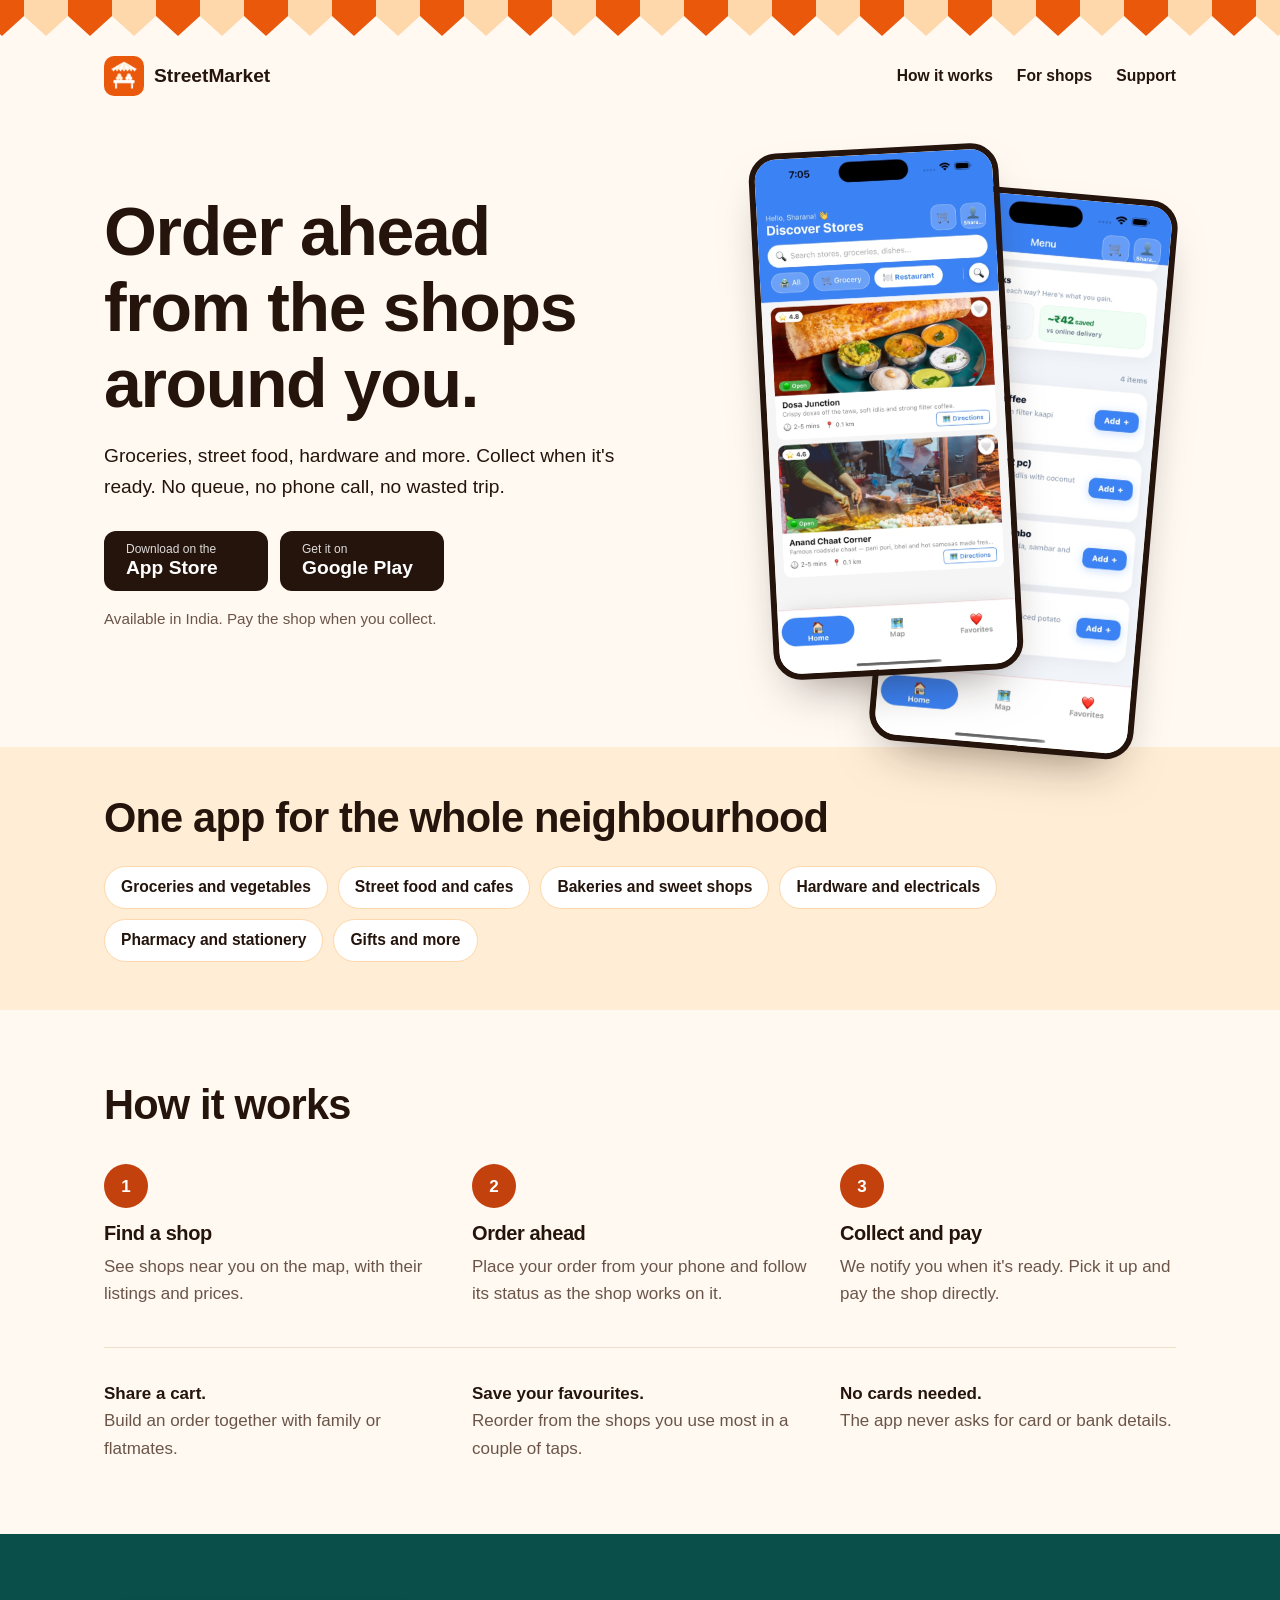
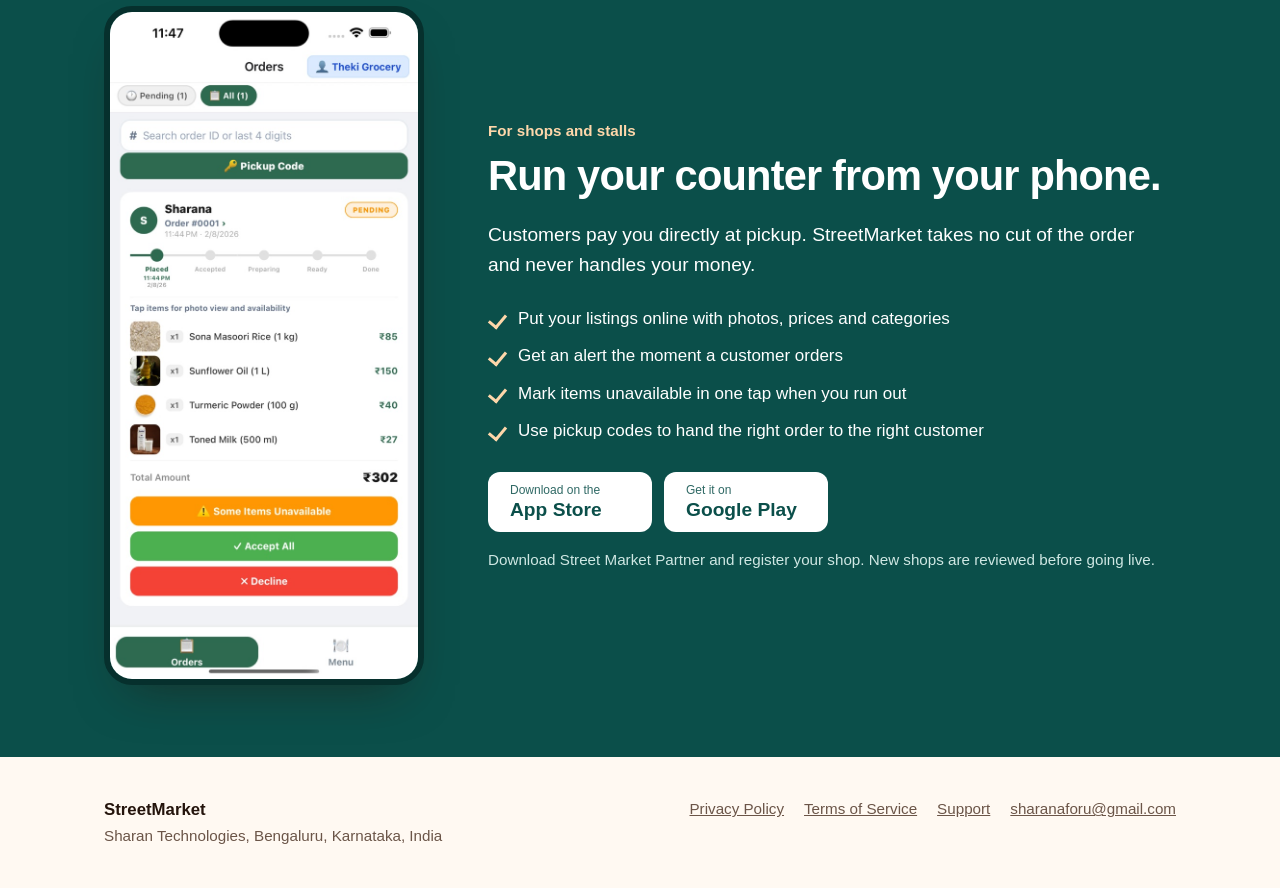
==== index.html @ bec866de "Add StreetMarket landing page Co-Authored-By: Claude Opus 5.5 <noreply@anthropic.com>" ====
<!doctype html>
<html lang="en-IN">
<head>
  <meta charset="utf-8">
  <meta name="viewport" content="width=device-width, initial-scale=1">
  <title>StreetMarket: order ahead from the shops around you</title>
  <meta name="description" content="Order ahead from local shops in India: groceries, street food, hardware and more. Collect when it's ready and pay the shop directly.">
  <link rel="canonical" href="https://streetmarketapp.com/">
  <meta name="theme-color" content="#EA580C">
  <meta name="apple-itunes-app" content="app-id=6808500091">
  <link rel="icon" type="image/png" href="assets/icon.png">
  <link rel="apple-touch-icon" href="assets/apple-touch-icon.png">
  <meta property="og:type" content="website">
  <meta property="og:site_name" content="StreetMarket">
  <meta property="og:title" content="StreetMarket: order ahead from the shops around you">
  <meta property="og:description" content="Groceries, street food, hardware and more. Order from your phone, collect when it's ready.">
  <meta property="og:url" content="https://streetmarketapp.com/">
  <meta property="og:image" content="https://streetmarketapp.com/assets/og-image.png">
  <meta name="twitter:card" content="summary_large_image">
  <link rel="stylesheet" href="styles.css">
</head>
<body>
  <a class="skip" href="#main">Skip to content</a>
  <div class="awning" aria-hidden="true"></div>

  <header class="site-header wrap">
    <a class="brand" href="./">
      <img src="assets/icon.png" width="40" height="40" alt="">
      <span>StreetMarket</span>
    </a>
    <nav aria-label="Main">
      <a href="#how">How it works</a>
      <a href="#shops">For shops</a>
      <a href="https://sharana44.github.io/streetmarket-legal/support.html">Support</a>
    </nav>
  </header>

  <main id="main">
    <section class="hero wrap">
      <div class="hero-copy">
        <h1>Order ahead from the shops around you.</h1>
        <p class="lead">Groceries, street food, hardware and more. Collect when it's ready. No queue, no phone call, no wasted trip.</p>
        <div class="stores">
          <a class="store" href="https://apps.apple.com/in/app/street-market/id6808500091">
            <small>Download on the</small><strong>App Store</strong>
          </a>
          <a class="store" href="https://play.google.com/store/apps/details?id=com.sharana.userapp">
            <small>Get it on</small><strong>Google Play</strong>
          </a>
        </div>
        <p class="note">Available in India. Pay the shop when you collect.</p>
      </div>
      <div class="phones">
        <img class="phone phone-back" src="assets/menu.jpg" width="640" height="1387" loading="lazy" alt="A shop's menu in the StreetMarket app, with prices and Add buttons.">
        <img class="phone phone-front" src="assets/discover.jpg" width="640" height="1387" alt="The StreetMarket home screen listing nearby shops with ratings, distance and open status.">
      </div>
    </section>

    <section class="categories" aria-labelledby="categories-title">
      <div class="wrap">
        <h2 id="categories-title">One app for the whole neighbourhood</h2>
        <ul class="chips">
          <li>Groceries and vegetables</li>
          <li>Street food and cafes</li>
          <li>Bakeries and sweet shops</li>
          <li>Hardware and electricals</li>
          <li>Pharmacy and stationery</li>
          <li>Gifts and more</li>
        </ul>
      </div>
    </section>

    <section id="how" class="how wrap" aria-labelledby="how-title">
      <h2 id="how-title">How it works</h2>
      <ol class="steps">
        <li>
          <h3>Find a shop</h3>
          <p>See shops near you on the map, with their listings and prices.</p>
        </li>
        <li>
          <h3>Order ahead</h3>
          <p>Place your order from your phone and follow its status as the shop works on it.</p>
        </li>
        <li>
          <h3>Collect and pay</h3>
          <p>We notify you when it's ready. Pick it up and pay the shop directly.</p>
        </li>
      </ol>
      <ul class="extras">
        <li><strong>Share a cart.</strong> Build an order together with family or flatmates.</li>
        <li><strong>Save your favourites.</strong> Reorder from the shops you use most in a couple of taps.</li>
        <li><strong>No cards needed.</strong> The app never asks for card or bank details.</li>
      </ul>
    </section>

    <section id="shops" class="shops" aria-labelledby="shops-title">
      <div class="wrap shops-grid">
        <img class="phone" src="assets/partner-orders.jpg" width="640" height="1387" loading="lazy" alt="An incoming order in the Street Market Partner app, with Accept and Decline buttons.">
        <div>
          <p class="eyebrow">For shops and stalls</p>
          <h2 id="shops-title">Run your counter from your phone.</h2>
          <p class="lead">Customers pay you directly at pickup. StreetMarket takes no cut of the order and never handles your money.</p>
          <ul class="ticks">
            <li>Put your listings online with photos, prices and categories</li>
            <li>Get an alert the moment a customer orders</li>
            <li>Mark items unavailable in one tap when you run out</li>
            <li>Use pickup codes to hand the right order to the right customer</li>
          </ul>
          <div class="stores">
            <a class="store store-light" href="https://apps.apple.com/in/app/street-market-partner/id6808983825">
              <small>Download on the</small><strong>App Store</strong>
            </a>
            <a class="store store-light" href="https://play.google.com/store/apps/details?id=com.sharana.partnerapp">
              <small>Get it on</small><strong>Google Play</strong>
            </a>
          </div>
          <p class="note">Download Street Market Partner and register your shop. New shops are reviewed before going live.</p>
        </div>
      </div>
    </section>
  </main>

  <footer class="site-footer">
    <div class="wrap footer-grid">
      <div>
        <p class="footer-brand">StreetMarket</p>
        <p>Sharan Technologies, Bengaluru, Karnataka, India</p>
      </div>
      <nav aria-label="Footer">
        <a href="https://sharana44.github.io/streetmarket-legal/">Privacy Policy</a>
        <a href="https://sharana44.github.io/streetmarket-legal/terms.html">Terms of Service</a>
        <a href="https://sharana44.github.io/streetmarket-legal/support.html">Support</a>
        <a href="mailto:sharanaforu@gmail.com">sharanaforu@gmail.com</a>
      </nav>
    </div>
  </footer>
</body>
</html>
---- styles.css ----
:root {
  color-scheme: light;
  --paper: #fff9f2;
  --ink: #24140c;
  --muted: #6b5548;
  --orange: #ea580c;
  --orange-dark: #c2410c;
  --peach: #fed7aa;
  --peach-soft: #ffedd5;
  --teal: #0f766e;
  --teal-dark: #0b4f4a;
  --line: #f1dfcd;
}

* { box-sizing: border-box; }

html { scroll-behavior: smooth; }

body {
  margin: 0;
  background: var(--paper);
  color: var(--ink);
  font-family: ui-rounded, "SF Pro Rounded", -apple-system, BlinkMacSystemFont, "Segoe UI", Roboto, "Noto Sans", sans-serif;
  font-size: 1.0625rem;
  line-height: 1.6;
}

img { display: block; max-width: 100%; height: auto; }

a { color: inherit; }

.wrap {
  width: min(1120px, 100%);
  margin-inline: auto;
  padding-inline: 24px;
}

.skip {
  position: absolute;
  left: -999px;
  top: 8px;
  z-index: 2;
  padding: 8px 14px;
  background: var(--ink);
  color: #fff;
  border-radius: 8px;
}
.skip:focus { left: 8px; }

:focus-visible { outline: 3px solid var(--teal); outline-offset: 3px; border-radius: 4px; }

/* The stall awning from the app icon, as the page's top edge. */
.awning {
  height: 36px;
  background: url("data:image/svg+xml,%3Csvg xmlns='http://www.w3.org/2000/svg' width='88' height='36'%3E%3Cpath d='M0 0h44v16L22 36 0 16z' fill='%23ea580c'/%3E%3Cpath d='M44 0h44v16L66 36 44 16z' fill='%23fed7aa'/%3E%3C/svg%3E") repeat-x center top;
}

.site-header {
  display: flex;
  align-items: center;
  justify-content: space-between;
  gap: 16px;
  padding-block: 20px;
}

.brand {
  display: inline-flex;
  align-items: center;
  gap: 10px;
  font-weight: 800;
  font-size: 1.2rem;
  text-decoration: none;
}
.brand img { border-radius: 10px; }

.site-header nav { display: flex; gap: 24px; font-weight: 600; font-size: 0.975rem; }
.site-header nav a { text-decoration: none; }
.site-header nav a:hover { color: var(--orange-dark); text-decoration: underline; }

h1, h2, h3 { line-height: 1.12; margin: 0; letter-spacing: -0.02em; }
h1 { font-size: clamp(2.5rem, 5.6vw, 4.25rem); font-weight: 800; }
h2 { font-size: clamp(1.8rem, 3.6vw, 2.6rem); font-weight: 800; }
h3 { font-size: 1.25rem; font-weight: 700; }

.lead { font-size: 1.2rem; margin: 20px 0 0; max-width: 34em; }
.note { color: var(--muted); font-size: 0.95rem; margin: 16px 0 0; }

.hero {
  display: grid;
  grid-template-columns: 1.1fr 1fr;
  align-items: center;
  gap: 40px;
  padding-block: 32px 72px;
}

.stores { display: flex; flex-wrap: wrap; gap: 12px; margin-top: 28px; }

.store {
  display: inline-flex;
  flex-direction: column;
  justify-content: center;
  min-width: 164px;
  min-height: 60px;
  padding: 8px 22px;
  background: var(--ink);
  color: #fff;
  border-radius: 12px;
  text-decoration: none;
  line-height: 1.2;
  transition: background 0.15s ease;
}
.store small { font-size: 0.75rem; opacity: 0.85; }
.store strong { font-size: 1.2rem; font-weight: 700; }
.store:hover { background: var(--orange-dark); }

.store-light { background: #fff; color: var(--teal-dark); }
.store-light:hover { background: var(--peach-soft); }

.phone {
  border-radius: 28px;
  border: 6px solid var(--ink);
  background: var(--ink);
  box-shadow: 0 24px 50px -24px rgba(36, 20, 12, 0.55);
}

.phones {
  position: relative;
  display: flex;
  justify-content: center;
  padding-right: 18%;
}
.phone-front { position: relative; width: 62%; transform: rotate(-3deg); }
.phone-back {
  position: absolute;
  top: 8%;
  right: 4%;
  width: 54%;
  transform: rotate(5deg);
}

.categories { background: var(--peach-soft); padding-block: 48px; }

.chips {
  list-style: none;
  display: flex;
  flex-wrap: wrap;
  gap: 10px;
  margin: 24px 0 0;
  padding: 0;
}
.chips li {
  background: #fff;
  border: 1px solid var(--peach);
  border-radius: 999px;
  padding: 8px 16px;
  font-weight: 600;
  font-size: 0.975rem;
}

.how { padding-block: 72px; }

.steps {
  list-style: none;
  counter-reset: step;
  display: grid;
  grid-template-columns: repeat(3, 1fr);
  gap: 32px;
  margin: 36px 0 0;
  padding: 0;
}
.steps li { counter-increment: step; }
.steps li::before {
  content: counter(step);
  display: grid;
  place-items: center;
  width: 44px;
  height: 44px;
  margin-bottom: 14px;
  background: var(--orange-dark);
  color: #fff;
  border-radius: 50%;
  font-weight: 800;
}
.steps p { margin: 8px 0 0; color: var(--muted); }

.extras {
  list-style: none;
  display: grid;
  grid-template-columns: repeat(3, 1fr);
  gap: 32px;
  margin: 40px 0 0;
  padding: 32px 0 0;
  border-top: 1px solid var(--line);
  color: var(--muted);
}
.extras strong { display: block; color: var(--ink); }

.shops { background: var(--teal-dark); color: #fff; padding-block: 72px; }

.shops-grid {
  display: grid;
  grid-template-columns: minmax(0, 320px) 1fr;
  gap: 64px;
  align-items: center;
}
.shops .phone { border-color: #06302d; background: #06302d; }
.shops .note { color: #cfe7e3; }

.eyebrow {
  margin: 0 0 10px;
  font-weight: 700;
  font-size: 0.95rem;
  color: var(--peach);
}

.ticks { list-style: none; margin: 24px 0 0; padding: 0; }
.ticks li { position: relative; padding-left: 30px; margin-top: 10px; }
.ticks li::before {
  content: "";
  position: absolute;
  left: 4px;
  top: 0.35em;
  width: 8px;
  height: 14px;
  border: solid var(--peach);
  border-width: 0 3px 3px 0;
  transform: rotate(40deg);
}

.site-footer { padding-block: 40px; font-size: 0.95rem; color: var(--muted); }
.site-footer p { margin: 0; }
.footer-brand { color: var(--ink); font-weight: 800; font-size: 1.05rem; }
.footer-grid {
  display: flex;
  flex-wrap: wrap;
  justify-content: space-between;
  gap: 20px 40px;
}
.site-footer nav { display: flex; flex-wrap: wrap; gap: 8px 20px; align-items: flex-start; }
.site-footer nav a:hover { color: var(--orange-dark); }

@media (max-width: 860px) {
  .hero { grid-template-columns: 1fr; padding-block: 12px 56px; }
  .phones { max-width: 420px; margin-inline: auto; width: 100%; }
  .steps, .extras { grid-template-columns: 1fr; gap: 24px; }
  .shops-grid { grid-template-columns: 1fr; gap: 40px; }
  .shops-grid > .phone { order: 2; width: min(280px, 80%); margin-inline: auto; }
  .how, .shops { padding-block: 56px; }
}

@media (max-width: 560px) {
  .wrap { padding-inline: 16px; }
  .site-header nav a:not([href^="#shops"]) { display: none; }
  .store { flex: 1 1 140px; min-width: 0; }
  .lead { font-size: 1.1rem; }
}

@media (prefers-reduced-motion: reduce) {
  html { scroll-behavior: auto; }
  .store { transition: none; }
}
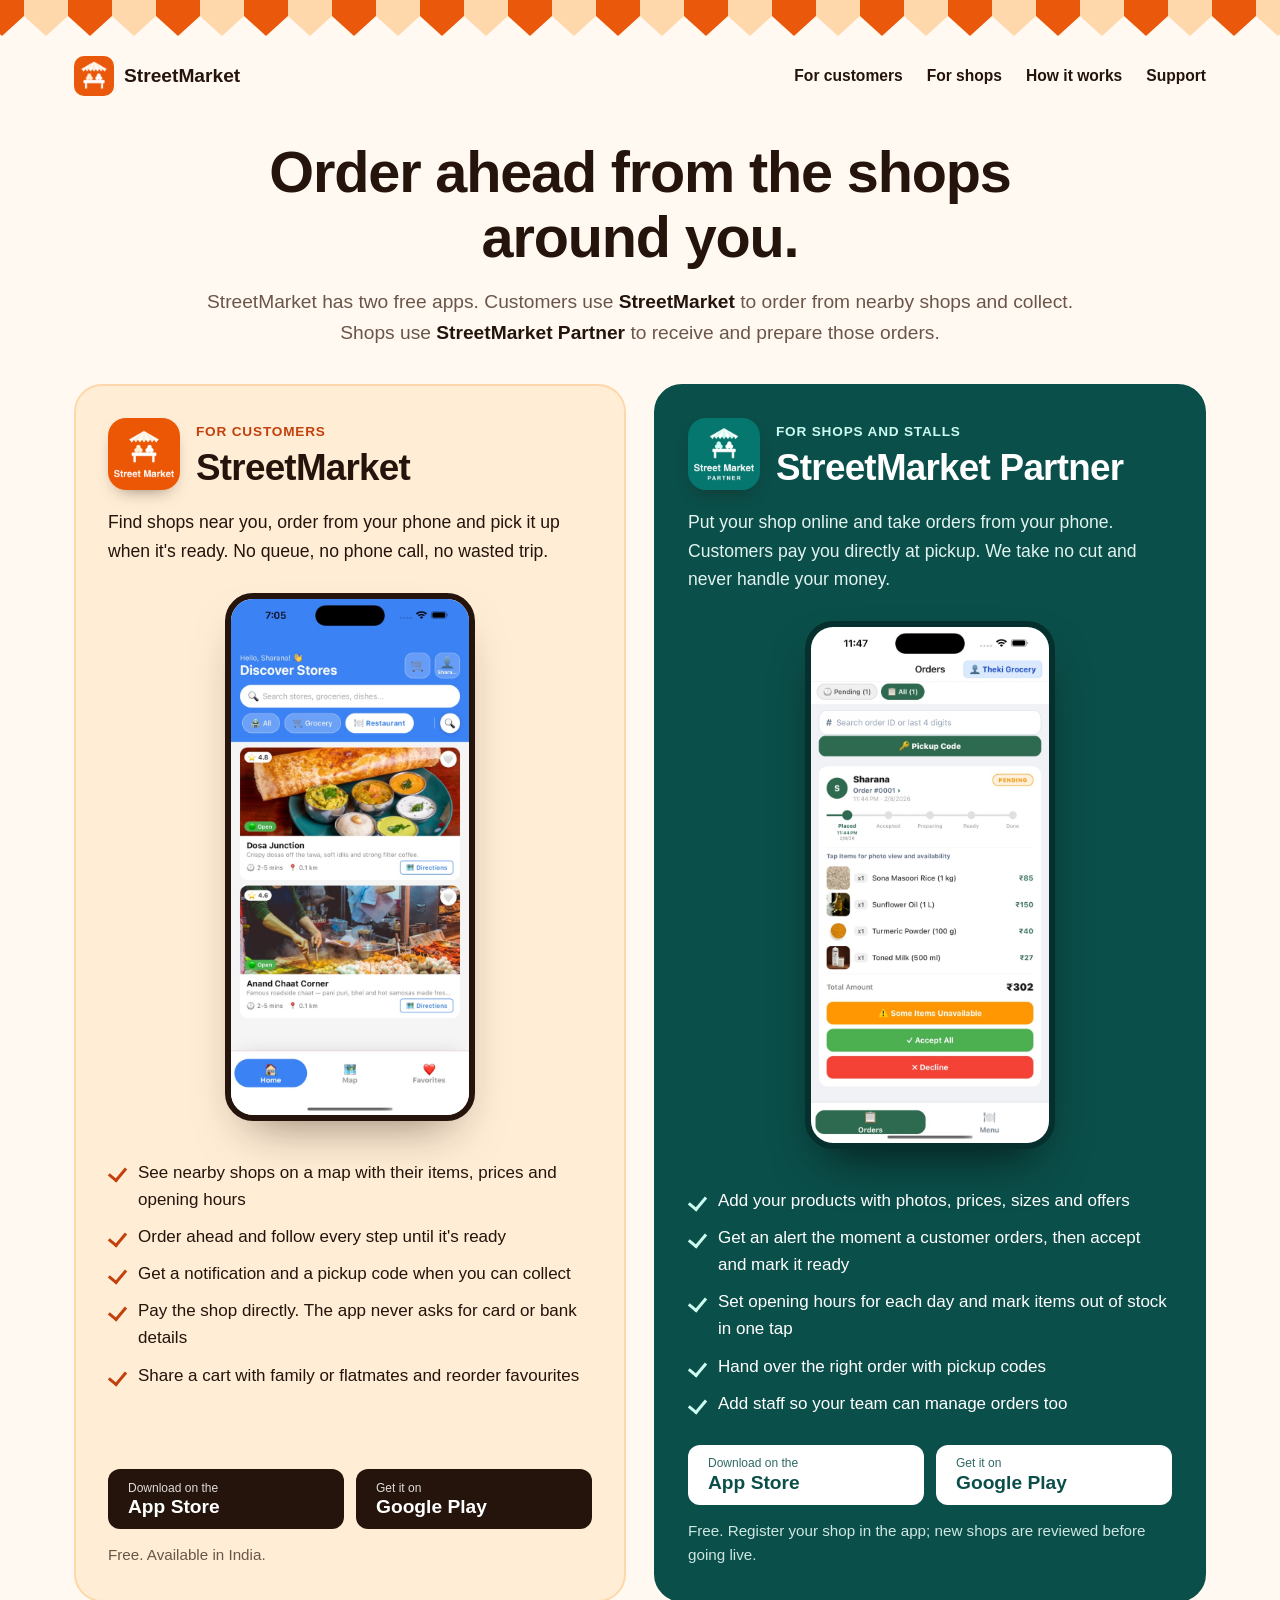
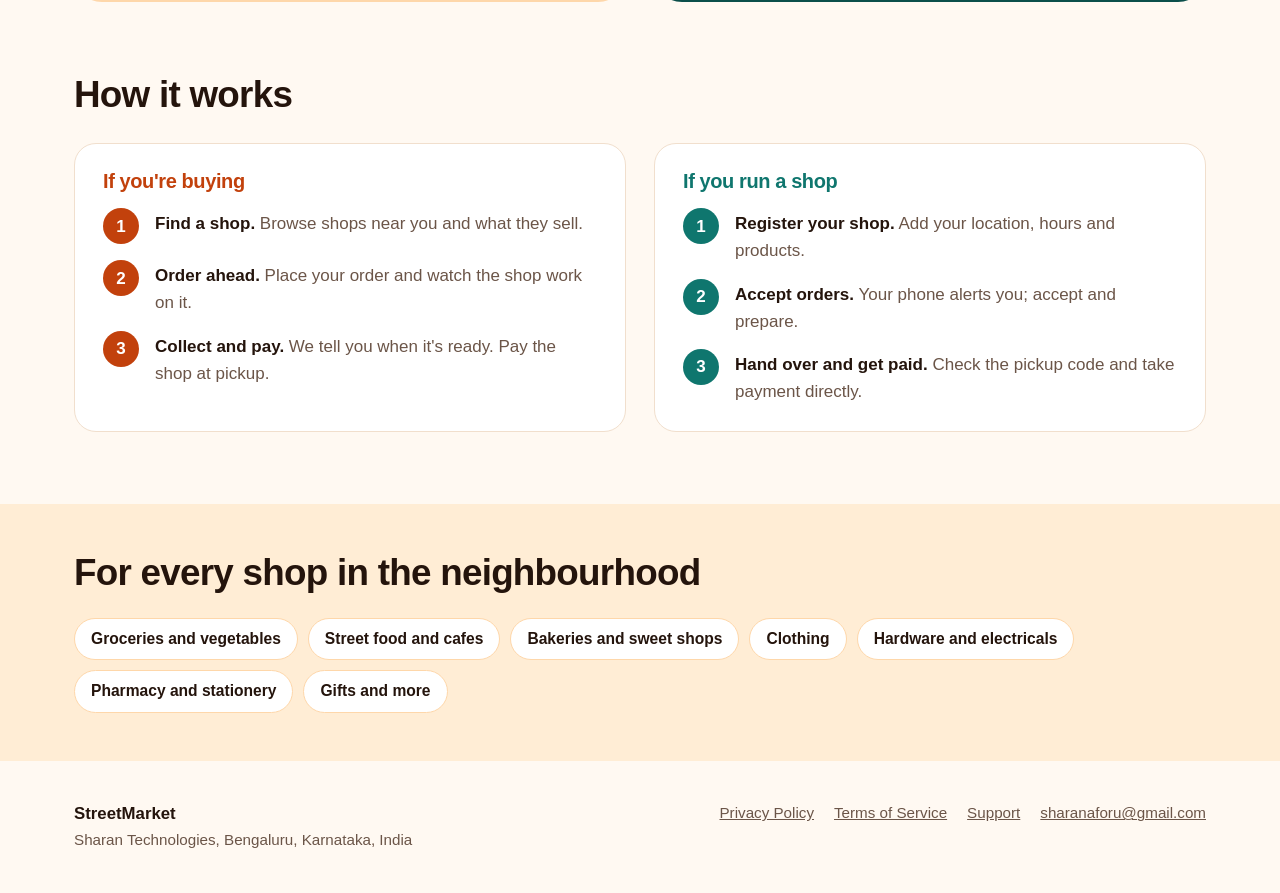
==== commit 68c9c788: "Show both apps side by side: StreetMarket for customers, StreetMarket Partner for shops Co-Authored-" ====
--- a/index.html
+++ b/index.html
@@ -4,7 +4,7 @@
   <meta charset="utf-8">
   <meta name="viewport" content="width=device-width, initial-scale=1">
   <title>StreetMarket: order ahead from the shops around you</title>
-  <meta name="description" content="Order ahead from local shops in India: groceries, street food, hardware and more. Collect when it's ready and pay the shop directly.">
+  <meta name="description" content="Two apps for local shopping in India. StreetMarket lets customers order ahead from nearby shops and collect. StreetMarket Partner lets shops take those orders from their phone.">
   <link rel="canonical" href="https://streetmarketapp.com/">
   <meta name="theme-color" content="#EA580C">
   <meta name="apple-itunes-app" content="app-id=6808500091">
@@ -13,7 +13,7 @@
   <meta property="og:type" content="website">
   <meta property="og:site_name" content="StreetMarket">
   <meta property="og:title" content="StreetMarket: order ahead from the shops around you">
-  <meta property="og:description" content="Groceries, street food, hardware and more. Order from your phone, collect when it's ready.">
+  <meta property="og:description" content="StreetMarket for customers, StreetMarket Partner for shops. Order from your phone, collect when it's ready.">
   <meta property="og:url" content="https://streetmarketapp.com/">
   <meta property="og:image" content="https://streetmarketapp.com/assets/og-image.png">
   <meta name="twitter:card" content="summary_large_image">
@@ -29,93 +29,117 @@
       <span>StreetMarket</span>
     </a>
     <nav aria-label="Main">
+      <a href="#customers">For customers</a>
+      <a href="#shops">For shops</a>
       <a href="#how">How it works</a>
-      <a href="#shops">For shops</a>
       <a href="https://sharana44.github.io/streetmarket-legal/support.html">Support</a>
     </nav>
   </header>
 
   <main id="main">
-    <section class="hero wrap">
-      <div class="hero-copy">
-        <h1>Order ahead from the shops around you.</h1>
-        <p class="lead">Groceries, street food, hardware and more. Collect when it's ready. No queue, no phone call, no wasted trip.</p>
-        <div class="stores">
-          <a class="store" href="https://apps.apple.com/in/app/street-market/id6808500091">
-            <small>Download on the</small><strong>App Store</strong>
-          </a>
-          <a class="store" href="https://play.google.com/store/apps/details?id=com.sharana.userapp">
-            <small>Get it on</small><strong>Google Play</strong>
-          </a>
+    <section class="intro wrap">
+      <h1>Order ahead from the shops around you.</h1>
+      <p class="lead">StreetMarket has two free apps. Customers use <strong>StreetMarket</strong> to order from nearby shops and collect. Shops use <strong>StreetMarket Partner</strong> to receive and prepare those orders.</p>
+    </section>
+
+    <section class="apps wrap" aria-label="The two StreetMarket apps">
+      <!-- Customer app: left -->
+      <article id="customers" class="app app-customer" aria-labelledby="customer-title">
+        <div class="app-head">
+          <img class="app-icon" src="assets/app-icon.png" width="72" height="72" alt="StreetMarket app icon">
+          <div>
+            <p class="app-for">For customers</p>
+            <h2 id="customer-title">StreetMarket</h2>
+          </div>
         </div>
-        <p class="note">Available in India. Pay the shop when you collect.</p>
-      </div>
-      <div class="phones">
-        <img class="phone phone-back" src="assets/menu.jpg" width="640" height="1387" loading="lazy" alt="A shop's menu in the StreetMarket app, with prices and Add buttons.">
-        <img class="phone phone-front" src="assets/discover.jpg" width="640" height="1387" alt="The StreetMarket home screen listing nearby shops with ratings, distance and open status.">
+        <p class="app-summary">Find shops near you, order from your phone and pick it up when it's ready. No queue, no phone call, no wasted trip.</p>
+        <img class="phone" src="assets/discover.jpg" width="640" height="1387" alt="The StreetMarket home screen listing nearby shops with ratings, distance and open status.">
+        <ul class="ticks">
+          <li>See nearby shops on a map with their items, prices and opening hours</li>
+          <li>Order ahead and follow every step until it's ready</li>
+          <li>Get a notification and a pickup code when you can collect</li>
+          <li>Pay the shop directly. The app never asks for card or bank details</li>
+          <li>Share a cart with family or flatmates and reorder favourites</li>
+        </ul>
+        <div class="app-foot">
+          <div class="stores">
+            <a class="store" href="https://apps.apple.com/in/app/street-market/id6808500091" aria-label="Download StreetMarket on the App Store">
+              <small>Download on the</small><strong>App Store</strong>
+            </a>
+            <a class="store" href="https://play.google.com/store/apps/details?id=com.sharana.userapp" aria-label="Get StreetMarket on Google Play">
+              <small>Get it on</small><strong>Google Play</strong>
+            </a>
+          </div>
+          <p class="note">Free. Available in India.</p>
+        </div>
+      </article>
+
+      <!-- Partner app: right -->
+      <article id="shops" class="app app-partner" aria-labelledby="partner-title">
+        <div class="app-head">
+          <img class="app-icon" src="assets/partner-icon.png" width="72" height="72" alt="StreetMarket Partner app icon">
+          <div>
+            <p class="app-for">For shops and stalls</p>
+            <h2 id="partner-title">StreetMarket Partner</h2>
+          </div>
+        </div>
+        <p class="app-summary">Put your shop online and take orders from your phone. Customers pay you directly at pickup. We take no cut and never handle your money.</p>
+        <img class="phone" src="assets/partner-orders.jpg" width="640" height="1387" loading="lazy" alt="An incoming order in the StreetMarket Partner app, with Accept and Decline buttons.">
+        <ul class="ticks">
+          <li>Add your products with photos, prices, sizes and offers</li>
+          <li>Get an alert the moment a customer orders, then accept and mark it ready</li>
+          <li>Set opening hours for each day and mark items out of stock in one tap</li>
+          <li>Hand over the right order with pickup codes</li>
+          <li>Add staff so your team can manage orders too</li>
+        </ul>
+        <div class="app-foot">
+          <div class="stores">
+            <a class="store" href="https://apps.apple.com/in/app/street-market-partner/id6808983825" aria-label="Download StreetMarket Partner on the App Store">
+              <small>Download on the</small><strong>App Store</strong>
+            </a>
+            <a class="store" href="https://play.google.com/store/apps/details?id=com.sharana.partnerapp" aria-label="Get StreetMarket Partner on Google Play">
+              <small>Get it on</small><strong>Google Play</strong>
+            </a>
+          </div>
+          <p class="note">Free. Register your shop in the app; new shops are reviewed before going live.</p>
+        </div>
+      </article>
+    </section>
+
+    <section id="how" class="how wrap" aria-labelledby="how-title">
+      <h2 id="how-title">How it works</h2>
+      <div class="how-grid">
+        <div class="how-col how-customer">
+          <h3>If you're buying</h3>
+          <ol class="steps">
+            <li><strong>Find a shop.</strong> Browse shops near you and what they sell.</li>
+            <li><strong>Order ahead.</strong> Place your order and watch the shop work on it.</li>
+            <li><strong>Collect and pay.</strong> We tell you when it's ready. Pay the shop at pickup.</li>
+          </ol>
+        </div>
+        <div class="how-col how-partner">
+          <h3>If you run a shop</h3>
+          <ol class="steps">
+            <li><strong>Register your shop.</strong> Add your location, hours and products.</li>
+            <li><strong>Accept orders.</strong> Your phone alerts you; accept and prepare.</li>
+            <li><strong>Hand over and get paid.</strong> Check the pickup code and take payment directly.</li>
+          </ol>
+        </div>
       </div>
     </section>
 
     <section class="categories" aria-labelledby="categories-title">
       <div class="wrap">
-        <h2 id="categories-title">One app for the whole neighbourhood</h2>
+        <h2 id="categories-title">For every shop in the neighbourhood</h2>
         <ul class="chips">
           <li>Groceries and vegetables</li>
           <li>Street food and cafes</li>
           <li>Bakeries and sweet shops</li>
+          <li>Clothing</li>
           <li>Hardware and electricals</li>
           <li>Pharmacy and stationery</li>
           <li>Gifts and more</li>
         </ul>
-      </div>
-    </section>
-
-    <section id="how" class="how wrap" aria-labelledby="how-title">
-      <h2 id="how-title">How it works</h2>
-      <ol class="steps">
-        <li>
-          <h3>Find a shop</h3>
-          <p>See shops near you on the map, with their listings and prices.</p>
-        </li>
-        <li>
-          <h3>Order ahead</h3>
-          <p>Place your order from your phone and follow its status as the shop works on it.</p>
-        </li>
-        <li>
-          <h3>Collect and pay</h3>
-          <p>We notify you when it's ready. Pick it up and pay the shop directly.</p>
-        </li>
-      </ol>
-      <ul class="extras">
-        <li><strong>Share a cart.</strong> Build an order together with family or flatmates.</li>
-        <li><strong>Save your favourites.</strong> Reorder from the shops you use most in a couple of taps.</li>
-        <li><strong>No cards needed.</strong> The app never asks for card or bank details.</li>
-      </ul>
-    </section>
-
-    <section id="shops" class="shops" aria-labelledby="shops-title">
-      <div class="wrap shops-grid">
-        <img class="phone" src="assets/partner-orders.jpg" width="640" height="1387" loading="lazy" alt="An incoming order in the Street Market Partner app, with Accept and Decline buttons.">
-        <div>
-          <p class="eyebrow">For shops and stalls</p>
-          <h2 id="shops-title">Run your counter from your phone.</h2>
-          <p class="lead">Customers pay you directly at pickup. StreetMarket takes no cut of the order and never handles your money.</p>
-          <ul class="ticks">
-            <li>Put your listings online with photos, prices and categories</li>
-            <li>Get an alert the moment a customer orders</li>
-            <li>Mark items unavailable in one tap when you run out</li>
-            <li>Use pickup codes to hand the right order to the right customer</li>
-          </ul>
-          <div class="stores">
-            <a class="store store-light" href="https://apps.apple.com/in/app/street-market-partner/id6808983825">
-              <small>Download on the</small><strong>App Store</strong>
-            </a>
-            <a class="store store-light" href="https://play.google.com/store/apps/details?id=com.sharana.partnerapp">
-              <small>Get it on</small><strong>Google Play</strong>
-            </a>
-          </div>
-          <p class="note">Download Street Market Partner and register your shop. New shops are reviewed before going live.</p>
-        </div>
       </div>
     </section>
   </main>
--- a/styles.css
+++ b/styles.css
@@ -9,6 +9,8 @@
   --peach-soft: #ffedd5;
   --teal: #0f766e;
   --teal-dark: #0b4f4a;
+  --teal-soft: #e6f4f1;
+  --mint: #ccfbf1;
   --line: #f1dfcd;
 }
 
@@ -30,7 +32,7 @@
 a { color: inherit; }
 
 .wrap {
-  width: min(1120px, 100%);
+  width: min(1180px, 100%);
   margin-inline: auto;
   padding-inline: 24px;
 }
@@ -73,145 +75,67 @@
 }
 .brand img { border-radius: 10px; }
 
-.site-header nav { display: flex; gap: 24px; font-weight: 600; font-size: 0.975rem; }
+.site-header nav { display: flex; flex-wrap: wrap; gap: 6px 24px; font-weight: 600; font-size: 0.975rem; }
 .site-header nav a { text-decoration: none; }
 .site-header nav a:hover { color: var(--orange-dark); text-decoration: underline; }
 
 h1, h2, h3 { line-height: 1.12; margin: 0; letter-spacing: -0.02em; }
-h1 { font-size: clamp(2.5rem, 5.6vw, 4.25rem); font-weight: 800; }
-h2 { font-size: clamp(1.8rem, 3.6vw, 2.6rem); font-weight: 800; }
+h1 { font-size: clamp(2.2rem, 4.6vw, 3.6rem); font-weight: 800; }
+h2 { font-size: clamp(1.7rem, 3vw, 2.3rem); font-weight: 800; }
 h3 { font-size: 1.25rem; font-weight: 700; }
 
-.lead { font-size: 1.2rem; margin: 20px 0 0; max-width: 34em; }
-.note { color: var(--muted); font-size: 0.95rem; margin: 16px 0 0; }
-
-.hero {
+.lead { font-size: 1.2rem; margin: 18px 0 0; max-width: 46em; }
+.note { color: var(--muted); font-size: 0.95rem; margin: 14px 0 0; }
+
+/* ---------- Intro ---------- */
+.intro { padding-block: 24px 36px; text-align: center; }
+.intro h1 { max-width: 16em; margin-inline: auto; }
+.intro .lead { margin-inline: auto; color: var(--muted); }
+.intro .lead strong { color: var(--ink); }
+
+/* ---------- The two apps, side by side ---------- */
+.apps {
   display: grid;
-  grid-template-columns: 1.1fr 1fr;
-  align-items: center;
-  gap: 40px;
-  padding-block: 32px 72px;
-}
-
-.stores { display: flex; flex-wrap: wrap; gap: 12px; margin-top: 28px; }
-
-.store {
-  display: inline-flex;
+  grid-template-columns: 1fr 1fr;
+  gap: 28px;
+  align-items: stretch;
+  padding-bottom: 72px;
+}
+
+.app {
+  display: flex;
   flex-direction: column;
-  justify-content: center;
-  min-width: 164px;
-  min-height: 60px;
-  padding: 8px 22px;
-  background: var(--ink);
-  color: #fff;
-  border-radius: 12px;
-  text-decoration: none;
-  line-height: 1.2;
-  transition: background 0.15s ease;
-}
-.store small { font-size: 0.75rem; opacity: 0.85; }
-.store strong { font-size: 1.2rem; font-weight: 700; }
-.store:hover { background: var(--orange-dark); }
-
-.store-light { background: #fff; color: var(--teal-dark); }
-.store-light:hover { background: var(--peach-soft); }
+  border-radius: 28px;
+  padding: 32px;
+  scroll-margin-top: 16px;
+}
+.app-customer { background: var(--peach-soft); border: 2px solid var(--peach); }
+.app-partner { background: var(--teal-dark); color: #fff; border: 2px solid var(--teal-dark); }
+
+.app-head { display: flex; align-items: center; gap: 16px; }
+.app-icon { border-radius: 18px; box-shadow: 0 8px 18px -10px rgba(36, 20, 12, 0.6); flex: none; }
+.app-for {
+  margin: 0 0 4px;
+  font-weight: 800;
+  font-size: 0.85rem;
+  letter-spacing: 0.06em;
+  text-transform: uppercase;
+}
+.app-customer .app-for { color: var(--orange-dark); }
+.app-partner .app-for { color: var(--mint); }
+
+.app-summary { font-size: 1.1rem; margin: 18px 0 0; }
+.app-partner .app-summary { color: #e2f3f0; }
 
 .phone {
+  width: min(250px, 70%);
+  margin: 28px auto 4px;
   border-radius: 28px;
   border: 6px solid var(--ink);
   background: var(--ink);
   box-shadow: 0 24px 50px -24px rgba(36, 20, 12, 0.55);
 }
-
-.phones {
-  position: relative;
-  display: flex;
-  justify-content: center;
-  padding-right: 18%;
-}
-.phone-front { position: relative; width: 62%; transform: rotate(-3deg); }
-.phone-back {
-  position: absolute;
-  top: 8%;
-  right: 4%;
-  width: 54%;
-  transform: rotate(5deg);
-}
-
-.categories { background: var(--peach-soft); padding-block: 48px; }
-
-.chips {
-  list-style: none;
-  display: flex;
-  flex-wrap: wrap;
-  gap: 10px;
-  margin: 24px 0 0;
-  padding: 0;
-}
-.chips li {
-  background: #fff;
-  border: 1px solid var(--peach);
-  border-radius: 999px;
-  padding: 8px 16px;
-  font-weight: 600;
-  font-size: 0.975rem;
-}
-
-.how { padding-block: 72px; }
-
-.steps {
-  list-style: none;
-  counter-reset: step;
-  display: grid;
-  grid-template-columns: repeat(3, 1fr);
-  gap: 32px;
-  margin: 36px 0 0;
-  padding: 0;
-}
-.steps li { counter-increment: step; }
-.steps li::before {
-  content: counter(step);
-  display: grid;
-  place-items: center;
-  width: 44px;
-  height: 44px;
-  margin-bottom: 14px;
-  background: var(--orange-dark);
-  color: #fff;
-  border-radius: 50%;
-  font-weight: 800;
-}
-.steps p { margin: 8px 0 0; color: var(--muted); }
-
-.extras {
-  list-style: none;
-  display: grid;
-  grid-template-columns: repeat(3, 1fr);
-  gap: 32px;
-  margin: 40px 0 0;
-  padding: 32px 0 0;
-  border-top: 1px solid var(--line);
-  color: var(--muted);
-}
-.extras strong { display: block; color: var(--ink); }
-
-.shops { background: var(--teal-dark); color: #fff; padding-block: 72px; }
-
-.shops-grid {
-  display: grid;
-  grid-template-columns: minmax(0, 320px) 1fr;
-  gap: 64px;
-  align-items: center;
-}
-.shops .phone { border-color: #06302d; background: #06302d; }
-.shops .note { color: #cfe7e3; }
-
-.eyebrow {
-  margin: 0 0 10px;
-  font-weight: 700;
-  font-size: 0.95rem;
-  color: var(--peach);
-}
+.app-partner .phone { border-color: #06302d; background: #06302d; box-shadow: 0 24px 50px -20px rgba(0, 0, 0, 0.7); }
 
 .ticks { list-style: none; margin: 24px 0 0; padding: 0; }
 .ticks li { position: relative; padding-left: 30px; margin-top: 10px; }
@@ -222,11 +146,92 @@
   top: 0.35em;
   width: 8px;
   height: 14px;
-  border: solid var(--peach);
+  border: solid var(--orange-dark);
   border-width: 0 3px 3px 0;
   transform: rotate(40deg);
 }
-
+.app-partner .ticks li::before { border-color: var(--mint); }
+
+/* Keep both panels' download buttons level at the bottom. */
+.app-foot { margin-top: auto; padding-top: 28px; }
+.app-partner .note { color: #cfe7e3; }
+
+.stores { display: flex; flex-wrap: wrap; gap: 12px; }
+
+.store {
+  display: inline-flex;
+  flex-direction: column;
+  justify-content: center;
+  flex: 1 1 150px;
+  min-height: 60px;
+  padding: 8px 20px;
+  border-radius: 12px;
+  text-decoration: none;
+  line-height: 1.2;
+  transition: background 0.15s ease;
+}
+.store small { font-size: 0.75rem; opacity: 0.85; }
+.store strong { font-size: 1.2rem; font-weight: 700; }
+
+.app-customer .store { background: var(--ink); color: #fff; }
+.app-customer .store:hover { background: var(--orange-dark); }
+.app-partner .store { background: #fff; color: var(--teal-dark); }
+.app-partner .store:hover { background: var(--mint); }
+
+/* ---------- How it works ---------- */
+.how { padding-block: 0 72px; }
+.how-grid { display: grid; grid-template-columns: 1fr 1fr; gap: 28px; margin-top: 28px; }
+.how-col { border-radius: 22px; padding: 26px 28px; background: #fff; border: 1px solid var(--line); }
+.how-customer h3 { color: var(--orange-dark); }
+.how-partner h3 { color: var(--teal); }
+
+.steps { list-style: none; counter-reset: step; margin: 18px 0 0; padding: 0; }
+.steps li {
+  counter-increment: step;
+  position: relative;
+  padding-left: 52px;
+  margin-top: 16px;
+  color: var(--muted);
+  min-height: 36px;
+}
+.steps li strong { color: var(--ink); }
+.steps li::before {
+  content: counter(step);
+  position: absolute;
+  left: 0;
+  top: -2px;
+  display: grid;
+  place-items: center;
+  width: 36px;
+  height: 36px;
+  color: #fff;
+  border-radius: 50%;
+  font-weight: 800;
+}
+.how-customer .steps li::before { background: var(--orange-dark); }
+.how-partner .steps li::before { background: var(--teal); }
+
+/* ---------- Categories ---------- */
+.categories { background: var(--peach-soft); padding-block: 48px; }
+
+.chips {
+  list-style: none;
+  display: flex;
+  flex-wrap: wrap;
+  gap: 10px;
+  margin: 24px 0 0;
+  padding: 0;
+}
+.chips li {
+  background: #fff;
+  border: 1px solid var(--peach);
+  border-radius: 999px;
+  padding: 8px 16px;
+  font-weight: 600;
+  font-size: 0.975rem;
+}
+
+/* ---------- Footer ---------- */
 .site-footer { padding-block: 40px; font-size: 0.95rem; color: var(--muted); }
 .site-footer p { margin: 0; }
 .footer-brand { color: var(--ink); font-weight: 800; font-size: 1.05rem; }
@@ -239,20 +244,20 @@
 .site-footer nav { display: flex; flex-wrap: wrap; gap: 8px 20px; align-items: flex-start; }
 .site-footer nav a:hover { color: var(--orange-dark); }
 
-@media (max-width: 860px) {
-  .hero { grid-template-columns: 1fr; padding-block: 12px 56px; }
-  .phones { max-width: 420px; margin-inline: auto; width: 100%; }
-  .steps, .extras { grid-template-columns: 1fr; gap: 24px; }
-  .shops-grid { grid-template-columns: 1fr; gap: 40px; }
-  .shops-grid > .phone { order: 2; width: min(280px, 80%); margin-inline: auto; }
-  .how, .shops { padding-block: 56px; }
+@media (max-width: 900px) {
+  .apps, .how-grid { grid-template-columns: 1fr; }
+  .app { padding: 26px 22px; }
 }
 
 @media (max-width: 560px) {
   .wrap { padding-inline: 16px; }
-  .site-header nav a:not([href^="#shops"]) { display: none; }
-  .store { flex: 1 1 140px; min-width: 0; }
-  .lead { font-size: 1.1rem; }
+  .site-header { flex-direction: column; align-items: flex-start; gap: 8px; }
+  .site-header nav { gap: 4px 18px; font-size: 0.925rem; }
+  .intro { text-align: left; padding-top: 8px; }
+  .lead { font-size: 1.08rem; }
+  .app-icon { width: 60px; height: 60px; }
+  .store { flex: 1 1 130px; padding: 8px 14px; }
+  .how-col { padding: 22px 18px; }
 }
 
 @media (prefers-reduced-motion: reduce) {
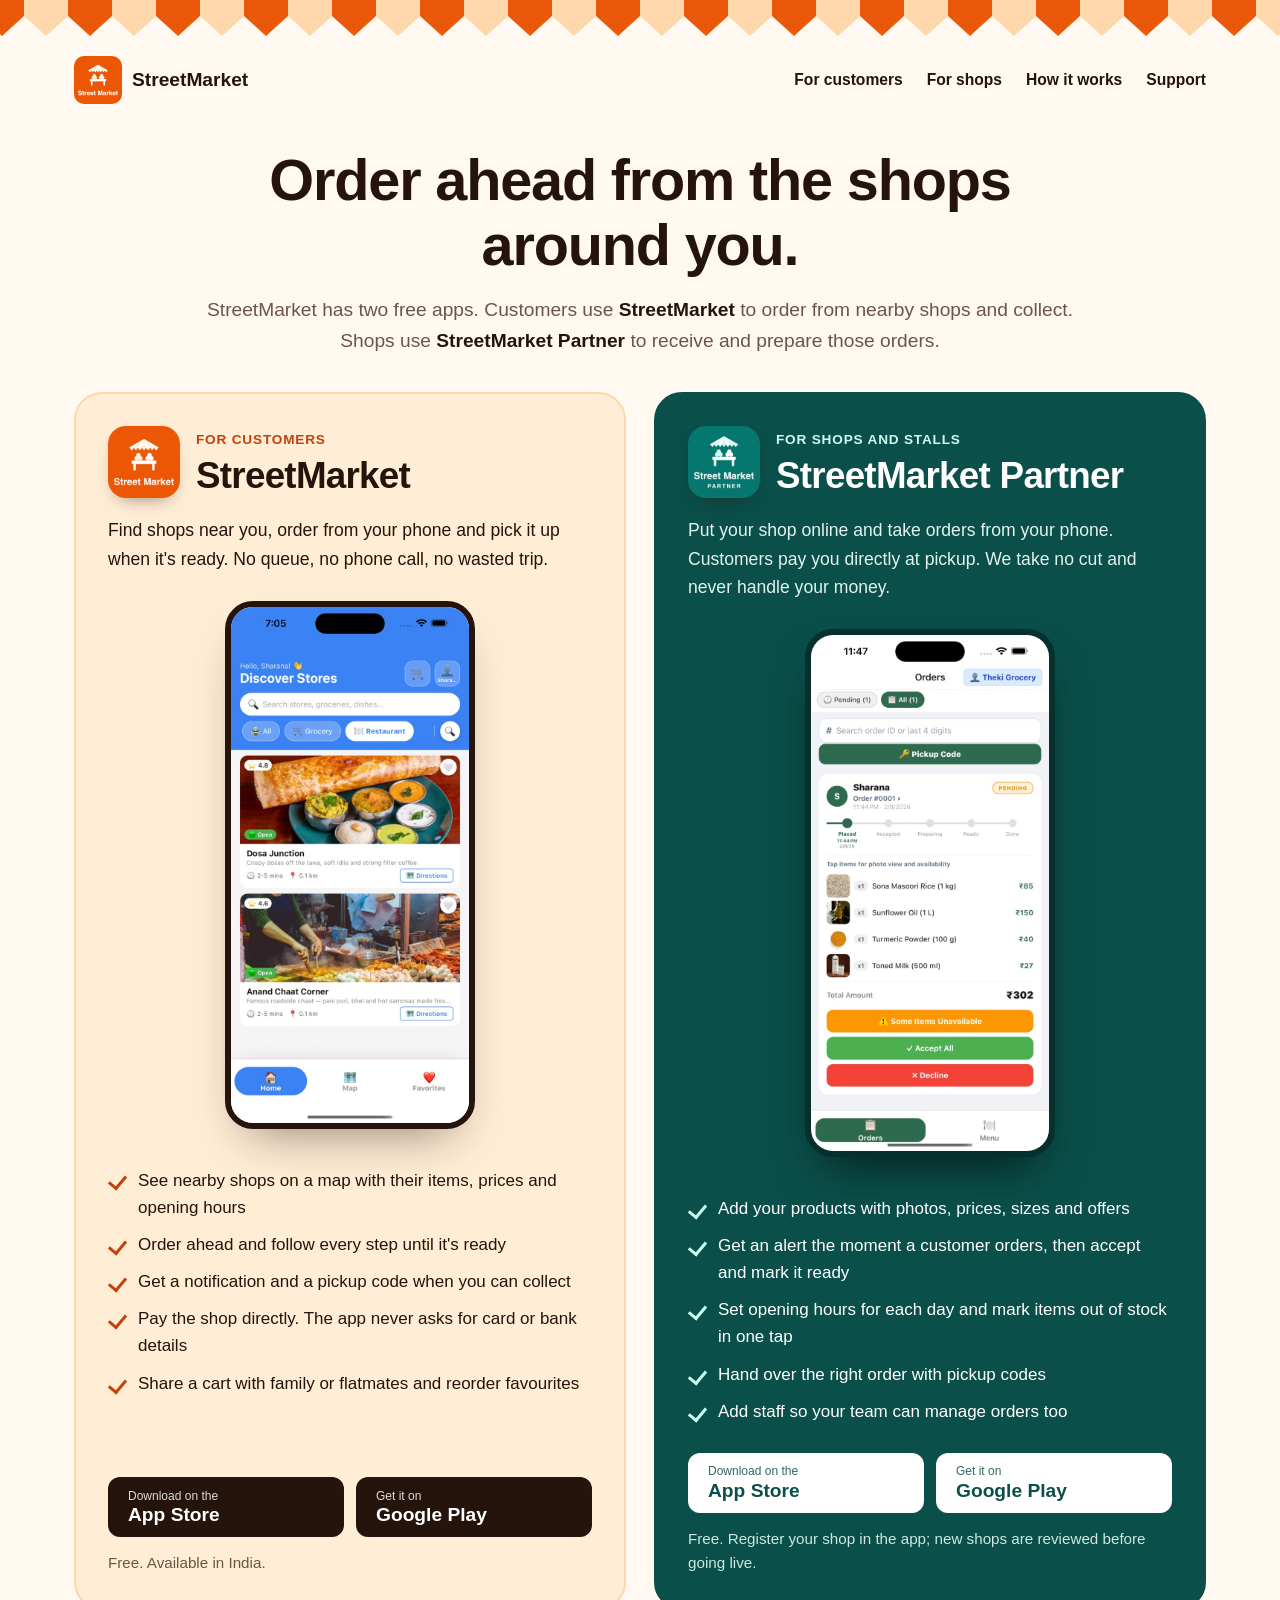
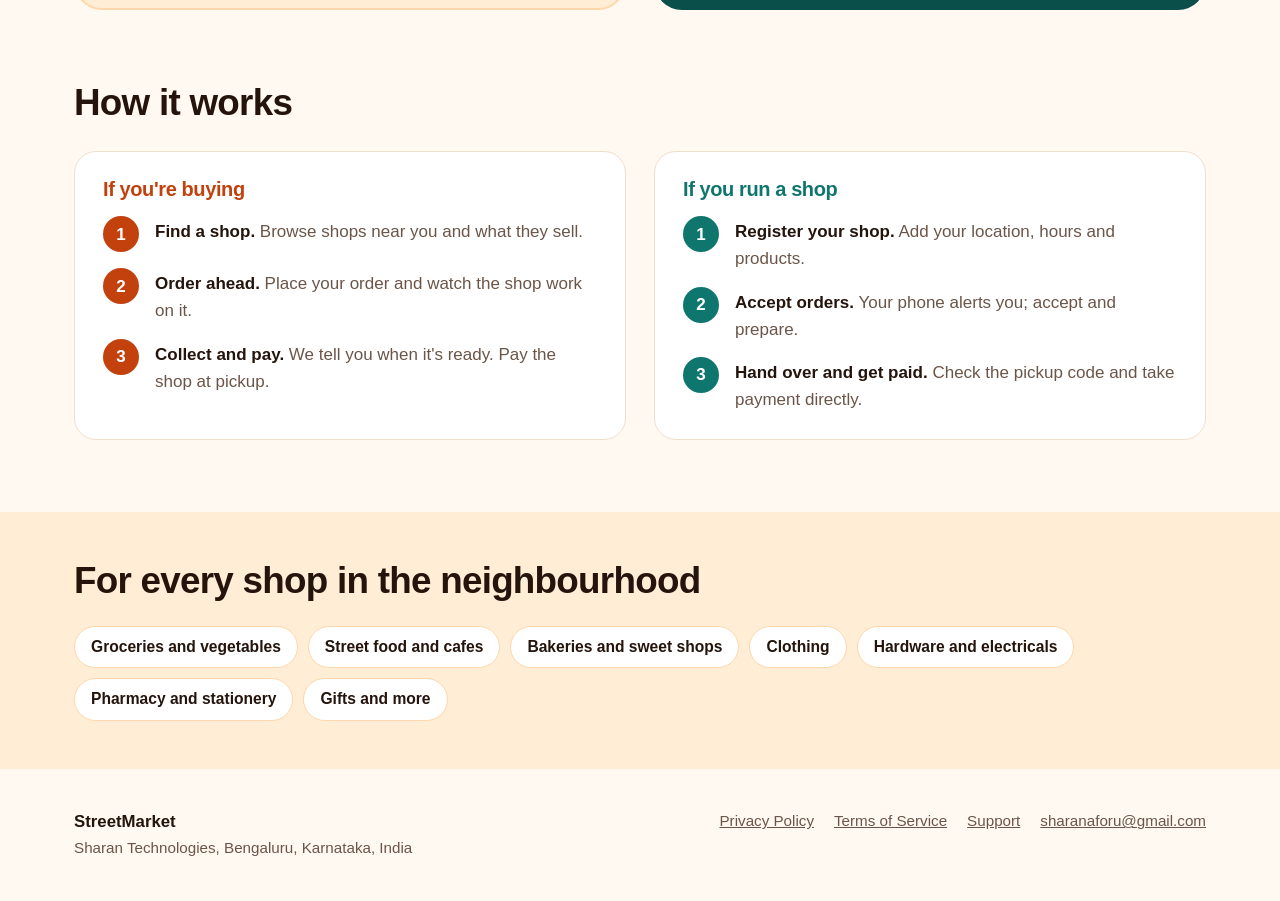
==== commit a1eab2c2: "Use the icon with the StreetMarket name everywhere Co-Authored-By: Claude Opus 5.5 <noreply@anthropi" ====
--- a/index.html
+++ b/index.html
@@ -8,8 +8,8 @@
   <link rel="canonical" href="https://streetmarketapp.com/">
   <meta name="theme-color" content="#EA580C">
   <meta name="apple-itunes-app" content="app-id=6808500091">
-  <link rel="icon" type="image/png" href="assets/icon.png">
-  <link rel="apple-touch-icon" href="assets/apple-touch-icon.png">
+  <link rel="icon" type="image/png" href="assets/icon.png?v=3">
+  <link rel="apple-touch-icon" href="assets/apple-touch-icon.png?v=3">
   <meta property="og:type" content="website">
   <meta property="og:site_name" content="StreetMarket">
   <meta property="og:title" content="StreetMarket: order ahead from the shops around you">
@@ -17,7 +17,7 @@
   <meta property="og:url" content="https://streetmarketapp.com/">
   <meta property="og:image" content="https://streetmarketapp.com/assets/og-image.png">
   <meta name="twitter:card" content="summary_large_image">
-  <link rel="stylesheet" href="styles.css">
+  <link rel="stylesheet" href="styles.css?v=3">
 </head>
 <body>
   <a class="skip" href="#main">Skip to content</a>
@@ -25,7 +25,7 @@
 
   <header class="site-header wrap">
     <a class="brand" href="./">
-      <img src="assets/icon.png" width="40" height="40" alt="">
+      <img src="assets/icon.png?v=3" width="48" height="48" alt="">
       <span>StreetMarket</span>
     </a>
     <nav aria-label="Main">
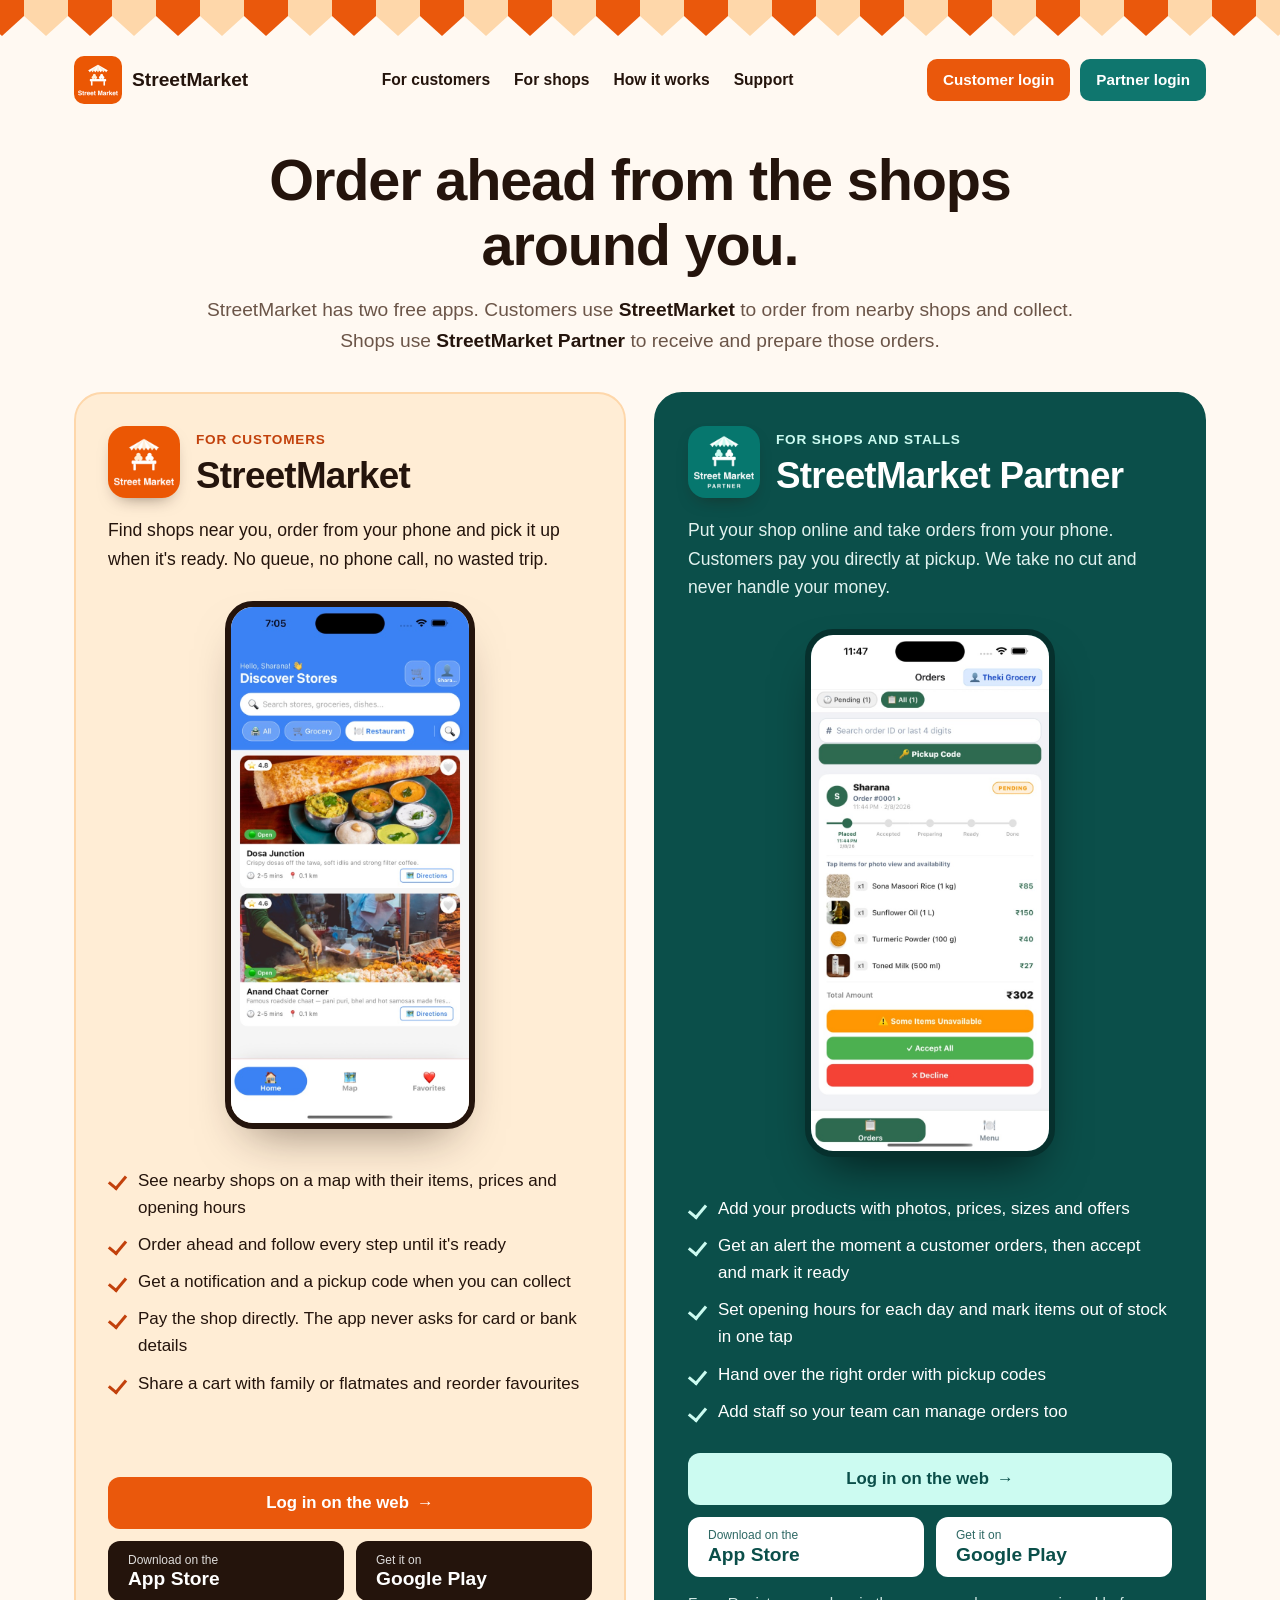
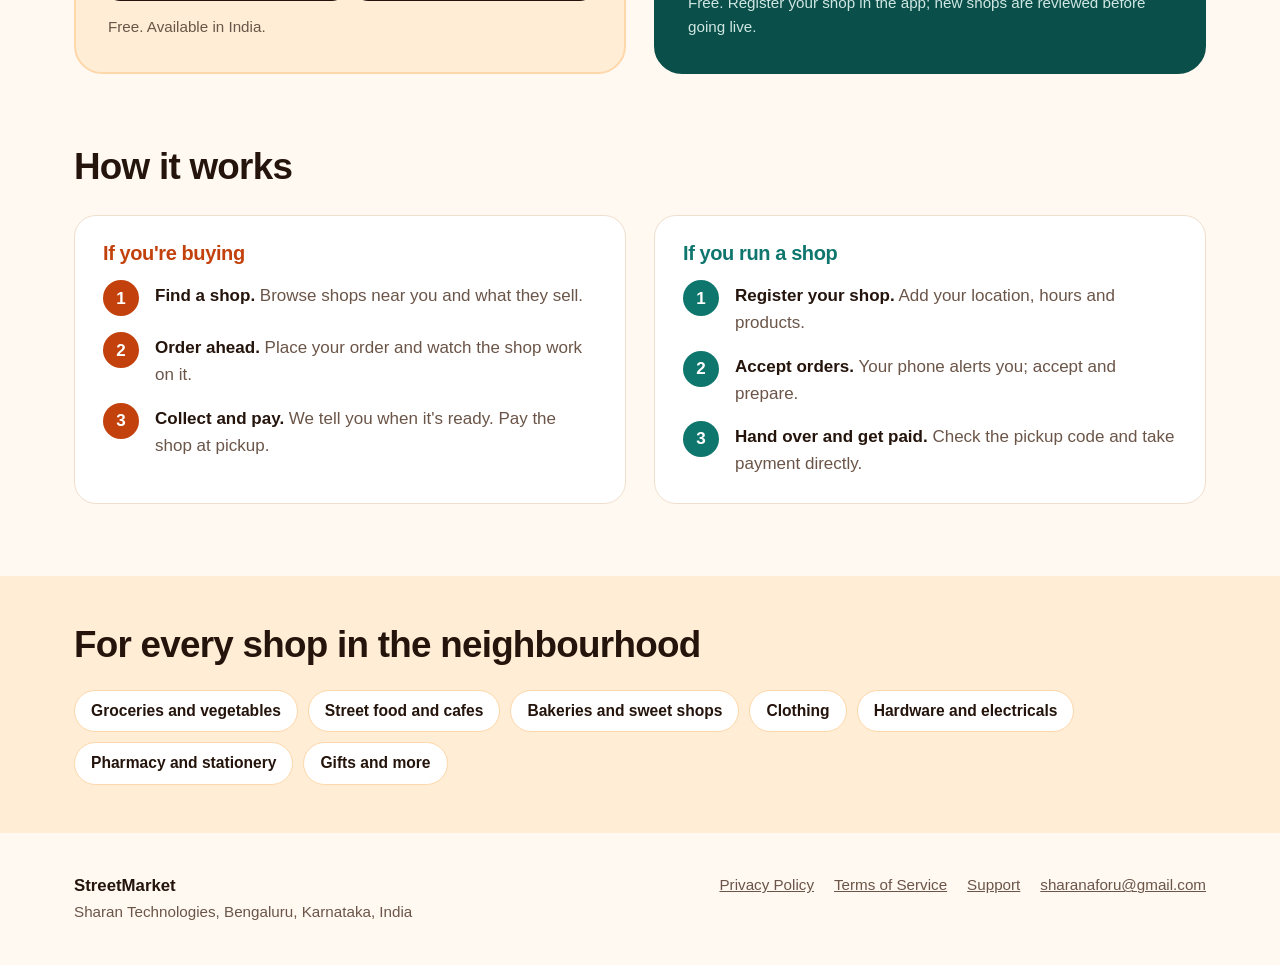
==== commit dd9189bc: "Add customer and partner web login buttons Header gets Customer login / Partner login; each app pane" ====
--- a/index.html
+++ b/index.html
@@ -34,6 +34,10 @@
       <a href="#how">How it works</a>
       <a href="https://sharana44.github.io/streetmarket-legal/support.html">Support</a>
     </nav>
+    <div class="logins" aria-label="Log in on the web">
+      <a class="login login-customer" href="https://app.streetmarketapp.com/">Customer login</a>
+      <a class="login login-partner" href="https://partner.streetmarketapp.com/">Partner login</a>
+    </div>
   </header>
 
   <main id="main">
@@ -62,6 +66,7 @@
           <li>Share a cart with family or flatmates and reorder favourites</li>
         </ul>
         <div class="app-foot">
+          <a class="web-open" href="https://app.streetmarketapp.com/">Log in on the web <span aria-hidden="true">&rarr;</span></a>
           <div class="stores">
             <a class="store" href="https://apps.apple.com/in/app/street-market/id6808500091" aria-label="Download StreetMarket on the App Store">
               <small>Download on the</small><strong>App Store</strong>
@@ -93,6 +98,7 @@
           <li>Add staff so your team can manage orders too</li>
         </ul>
         <div class="app-foot">
+          <a class="web-open" href="https://partner.streetmarketapp.com/">Log in on the web <span aria-hidden="true">&rarr;</span></a>
           <div class="stores">
             <a class="store" href="https://apps.apple.com/in/app/street-market-partner/id6808983825" aria-label="Download StreetMarket Partner on the App Store">
               <small>Download on the</small><strong>App Store</strong>
--- a/styles.css
+++ b/styles.css
@@ -61,7 +61,8 @@
   display: flex;
   align-items: center;
   justify-content: space-between;
-  gap: 16px;
+  flex-wrap: wrap;
+  gap: 16px 28px;
   padding-block: 20px;
 }
 
@@ -78,6 +79,25 @@
 .site-header nav { display: flex; flex-wrap: wrap; gap: 6px 24px; font-weight: 600; font-size: 0.975rem; }
 .site-header nav a { text-decoration: none; }
 .site-header nav a:hover { color: var(--orange-dark); text-decoration: underline; }
+
+/* Web app logins: customer orange, partner teal, matching the two panels. */
+.logins { display: flex; flex-wrap: wrap; gap: 10px; }
+.login {
+  display: inline-flex;
+  align-items: center;
+  min-height: 42px;
+  padding: 8px 16px;
+  border-radius: 10px;
+  font-weight: 700;
+  font-size: 0.95rem;
+  text-decoration: none;
+  color: #fff;
+  transition: background 0.15s ease;
+}
+.login-customer { background: var(--orange); }
+.login-customer:hover { background: var(--orange-dark); }
+.login-partner { background: var(--teal); }
+.login-partner:hover { background: var(--teal-dark); }
 
 h1, h2, h3 { line-height: 1.12; margin: 0; letter-spacing: -0.02em; }
 h1 { font-size: clamp(2.2rem, 4.6vw, 3.6rem); font-weight: 800; }
@@ -177,6 +197,25 @@
 .app-customer .store:hover { background: var(--orange-dark); }
 .app-partner .store { background: #fff; color: var(--teal-dark); }
 .app-partner .store:hover { background: var(--mint); }
+
+/* "Log in on the web": full-width, above the store badges. */
+.web-open {
+  display: flex;
+  align-items: center;
+  justify-content: center;
+  gap: 8px;
+  min-height: 52px;
+  margin-bottom: 12px;
+  border-radius: 12px;
+  font-weight: 700;
+  font-size: 1.05rem;
+  text-decoration: none;
+  transition: background 0.15s ease;
+}
+.app-customer .web-open { background: var(--orange); color: #fff; }
+.app-customer .web-open:hover { background: var(--orange-dark); }
+.app-partner .web-open { background: var(--mint); color: var(--teal-dark); }
+.app-partner .web-open:hover { background: #fff; }
 
 /* ---------- How it works ---------- */
 .how { padding-block: 0 72px; }
@@ -262,5 +301,5 @@
 
 @media (prefers-reduced-motion: reduce) {
   html { scroll-behavior: auto; }
-  .store { transition: none; }
-}
+  .store, .login, .web-open { transition: none; }
+}
